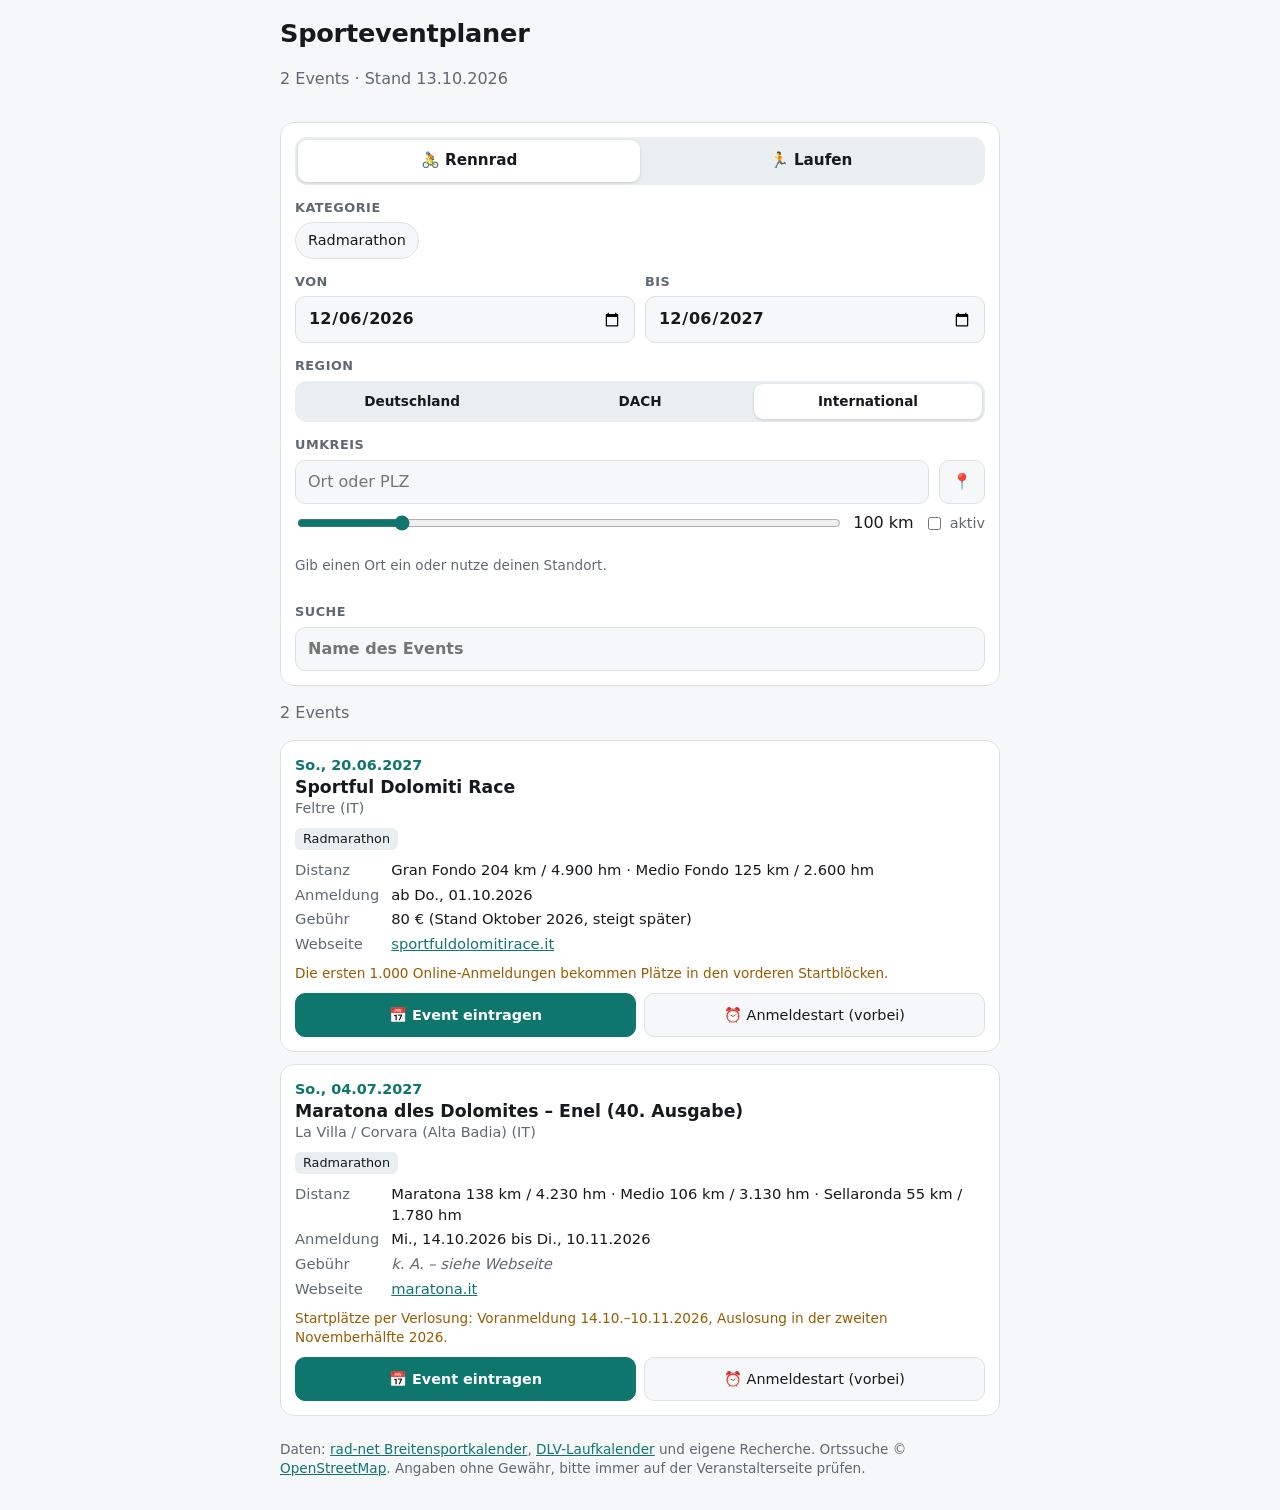
==== docs/index.html @ 7eafa525 "Web-App mit Filtern und Kalenderexport Filter für Sportart, Kategorie, Zeitraum, Region (Deutschland" ====
<!doctype html>
<html lang="de">
<head>
  <meta charset="utf-8">
  <meta name="viewport" content="width=device-width, initial-scale=1, viewport-fit=cover">
  <title>Sporteventplaner</title>
  <meta name="description" content="Rennrad- und Laufevents finden und in den Kalender übernehmen">
  <meta name="theme-color" content="#0f766e">
  <meta name="apple-mobile-web-app-capable" content="yes">
  <meta name="apple-mobile-web-app-status-bar-style" content="default">
  <meta name="apple-mobile-web-app-title" content="Events">
  <link rel="manifest" href="manifest.webmanifest">
  <link rel="apple-touch-icon" href="icon-180.png">
  <link rel="icon" href="icon.svg" type="image/svg+xml">
  <link rel="stylesheet" href="style.css">
</head>
<body>
  <header class="top">
    <h1>Sporteventplaner</h1>
    <p id="meta" class="muted"></p>
  </header>

  <main>
    <form id="filters" class="filters" autocomplete="off">
      <div class="seg" role="radiogroup" aria-label="Sportart">
        <input type="radio" name="sport" id="s-rennrad" value="rennrad" checked><label for="s-rennrad">🚴 Rennrad</label>
        <input type="radio" name="sport" id="s-laufen" value="laufen"><label for="s-laufen">🏃 Laufen</label>
      </div>

      <fieldset>
        <legend>Kategorie</legend>
        <div id="cats" class="chips"></div>
      </fieldset>

      <div class="row">
        <label>Von<input type="date" id="from"></label>
        <label>Bis<input type="date" id="to"></label>
      </div>

      <fieldset>
        <legend>Region</legend>
        <div class="seg small" role="radiogroup" aria-label="Region">
          <input type="radio" name="region" id="r-de" value="DE"><label for="r-de">Deutschland</label>
          <input type="radio" name="region" id="r-dach" value="DACH"><label for="r-dach">DACH</label>
          <input type="radio" name="region" id="r-all" value="ALL" checked><label for="r-all">International</label>
        </div>
      </fieldset>

      <fieldset>
        <legend>Umkreis</legend>
        <div class="row">
          <input type="search" id="place" placeholder="Ort oder PLZ" enterkeyhint="search">
          <button type="button" id="locate" class="icon-btn" title="Meinen Standort verwenden" aria-label="Meinen Standort verwenden">📍</button>
        </div>
        <div class="row">
          <input type="range" id="radius" min="10" max="500" step="10" value="100" aria-label="Umkreis in km">
          <output id="radius-out">100 km</output>
          <label class="check"><input type="checkbox" id="radius-on"> aktiv</label>
        </div>
        <p id="origin" class="muted small"></p>
      </fieldset>

      <label>Suche<input type="search" id="q" placeholder="Name des Events"></label>
    </form>

    <p id="count" class="muted"></p>
    <ul id="list" class="list"></ul>
  </main>

  <footer class="muted small">
    Daten: <a href="https://breitensport.rad-net.de/breitensportkalender/">rad-net Breitensportkalender</a>,
    <a href="https://www.laufen.de/laufkalender">DLV-Laufkalender</a> und eigene Recherche.
    Ortssuche © <a href="https://www.openstreetmap.org/copyright">OpenStreetMap</a>.
    Angaben ohne Gewähr, bitte immer auf der Veranstalterseite prüfen.
  </footer>

  <script src="app.js"></script>
</body>
</html>
---- docs/style.css ----
:root {
  --bg: #f6f7f8;
  --card: #ffffff;
  --text: #16191d;
  --muted: #5f6873;
  --line: #dde1e6;
  --accent: #0f766e;
  --accent-ink: #ffffff;
  --chip: #e9eef0;
  --warn: #9a5b00;
  --radius: 14px;
  color-scheme: light dark;
}
@media (prefers-color-scheme: dark) {
  :root {
    --bg: #0f1215;
    --card: #181c20;
    --text: #e8eaed;
    --muted: #9aa3ad;
    --line: #2a3036;
    --accent: #2dd4bf;
    --accent-ink: #062b27;
    --chip: #232a30;
    --warn: #f3b553;
  }
}

* { box-sizing: border-box; }
html { -webkit-text-size-adjust: 100%; }
body {
  margin: 0;
  background: var(--bg);
  color: var(--text);
  font: 16px/1.4 -apple-system, BlinkMacSystemFont, "SF Pro Text", system-ui, sans-serif;
  padding: env(safe-area-inset-top) max(16px, env(safe-area-inset-right)) env(safe-area-inset-bottom) max(16px, env(safe-area-inset-left));
}
main, .top, footer { max-width: 720px; margin: 0 auto; }
.top { padding: 16px 0 4px; }
h1 { font-size: 1.6rem; margin: 0; letter-spacing: -0.01em; }
a { color: var(--accent); }
.muted { color: var(--muted); }
.small { font-size: 0.85rem; }
footer { padding: 24px 0 32px; }

.filters {
  background: var(--card);
  border: 1px solid var(--line);
  border-radius: var(--radius);
  padding: 14px;
  display: grid;
  gap: 14px;
  margin-top: 12px;
}
fieldset { border: 0; padding: 0; margin: 0; display: grid; gap: 8px; min-width: 0; }
.filters > * { min-width: 0; }
legend, .filters > label, .row > label { font-size: 0.8rem; font-weight: 600; color: var(--muted); text-transform: uppercase; letter-spacing: 0.04em; padding: 0; margin-bottom: 6px; }
.filters > label, .row > label { display: grid; grid-template-columns: minmax(0, 1fr); gap: 6px; margin: 0; }
input { min-width: 0; max-width: 100%; }
.row { display: flex; gap: 10px; align-items: center; }
.row > * { flex: 1; min-width: 0; }
.row > .icon-btn, .row > output, .row > .check { flex: 0 0 auto; }

input[type=date], input[type=search] {
  font: inherit;
  font-size: 16px; /* verhindert Zoom auf iOS */
  width: 100%;
  padding: 10px 12px;
  border: 1px solid var(--line);
  border-radius: 10px;
  background: var(--bg);
  color: var(--text);
  min-height: 44px;
}
input[type=range] { accent-color: var(--accent); }
.row > .check { display: flex; margin: 0; font-weight: 400; align-items: center; gap: 6px; font-size: 0.9rem; color: var(--muted); text-transform: none; letter-spacing: 0; }

.seg { display: flex; background: var(--chip); border-radius: 12px; padding: 3px; }
.seg input { position: absolute; opacity: 0; pointer-events: none; }
.seg label {
  flex: 1; text-align: center; padding: 10px 6px; border-radius: 9px; cursor: pointer;
  font-weight: 600; font-size: 0.95rem; text-transform: none; letter-spacing: 0; color: var(--text); margin: 0;
}
.seg.small label { font-size: 0.85rem; padding: 8px 4px; }
.seg input:checked + label { background: var(--card); box-shadow: 0 1px 3px rgba(0,0,0,.15); }
.seg input:focus-visible + label { outline: 2px solid var(--accent); }

.chips { display: flex; flex-wrap: wrap; gap: 8px; }
.chip {
  font: inherit; font-size: 0.9rem; border: 1px solid var(--line); background: var(--bg); color: var(--text);
  padding: 7px 12px; border-radius: 999px; cursor: pointer; min-height: 36px;
}
.chip[aria-pressed=true] { background: var(--accent); border-color: var(--accent); color: var(--accent-ink); }

.icon-btn, .btn {
  font: inherit; border: 1px solid var(--line); background: var(--bg); color: var(--text);
  border-radius: 10px; min-height: 44px; padding: 0 12px; cursor: pointer;
}
.btn.primary { background: var(--accent); color: var(--accent-ink); border-color: var(--accent); font-weight: 600; }
.btn[disabled] { opacity: 0.45; cursor: not-allowed; }

.list { list-style: none; padding: 0; margin: 8px 0 0; display: grid; gap: 12px; }
.card {
  background: var(--card); border: 1px solid var(--line); border-radius: var(--radius); padding: 14px;
  display: grid; gap: 10px;
}
.card h2 { font-size: 1.08rem; margin: 0; line-height: 1.3; }
.card .when { font-weight: 600; color: var(--accent); font-size: 0.9rem; }
.card .where { color: var(--muted); font-size: 0.9rem; }
.tags { display: flex; flex-wrap: wrap; gap: 6px; }
.tag { background: var(--chip); border-radius: 6px; padding: 2px 8px; font-size: 0.8rem; }
.facts { display: grid; grid-template-columns: auto 1fr; gap: 4px 12px; margin: 0; font-size: 0.92rem; }
.facts dt { color: var(--muted); }
.facts dd { margin: 0; }
.na { color: var(--muted); font-style: italic; }
.note { font-size: 0.85rem; color: var(--warn); margin: 0; }
.actions { display: flex; flex-wrap: wrap; gap: 8px; }
.actions .btn { flex: 1 1 140px; font-size: 0.9rem; }
.more { text-align: center; }
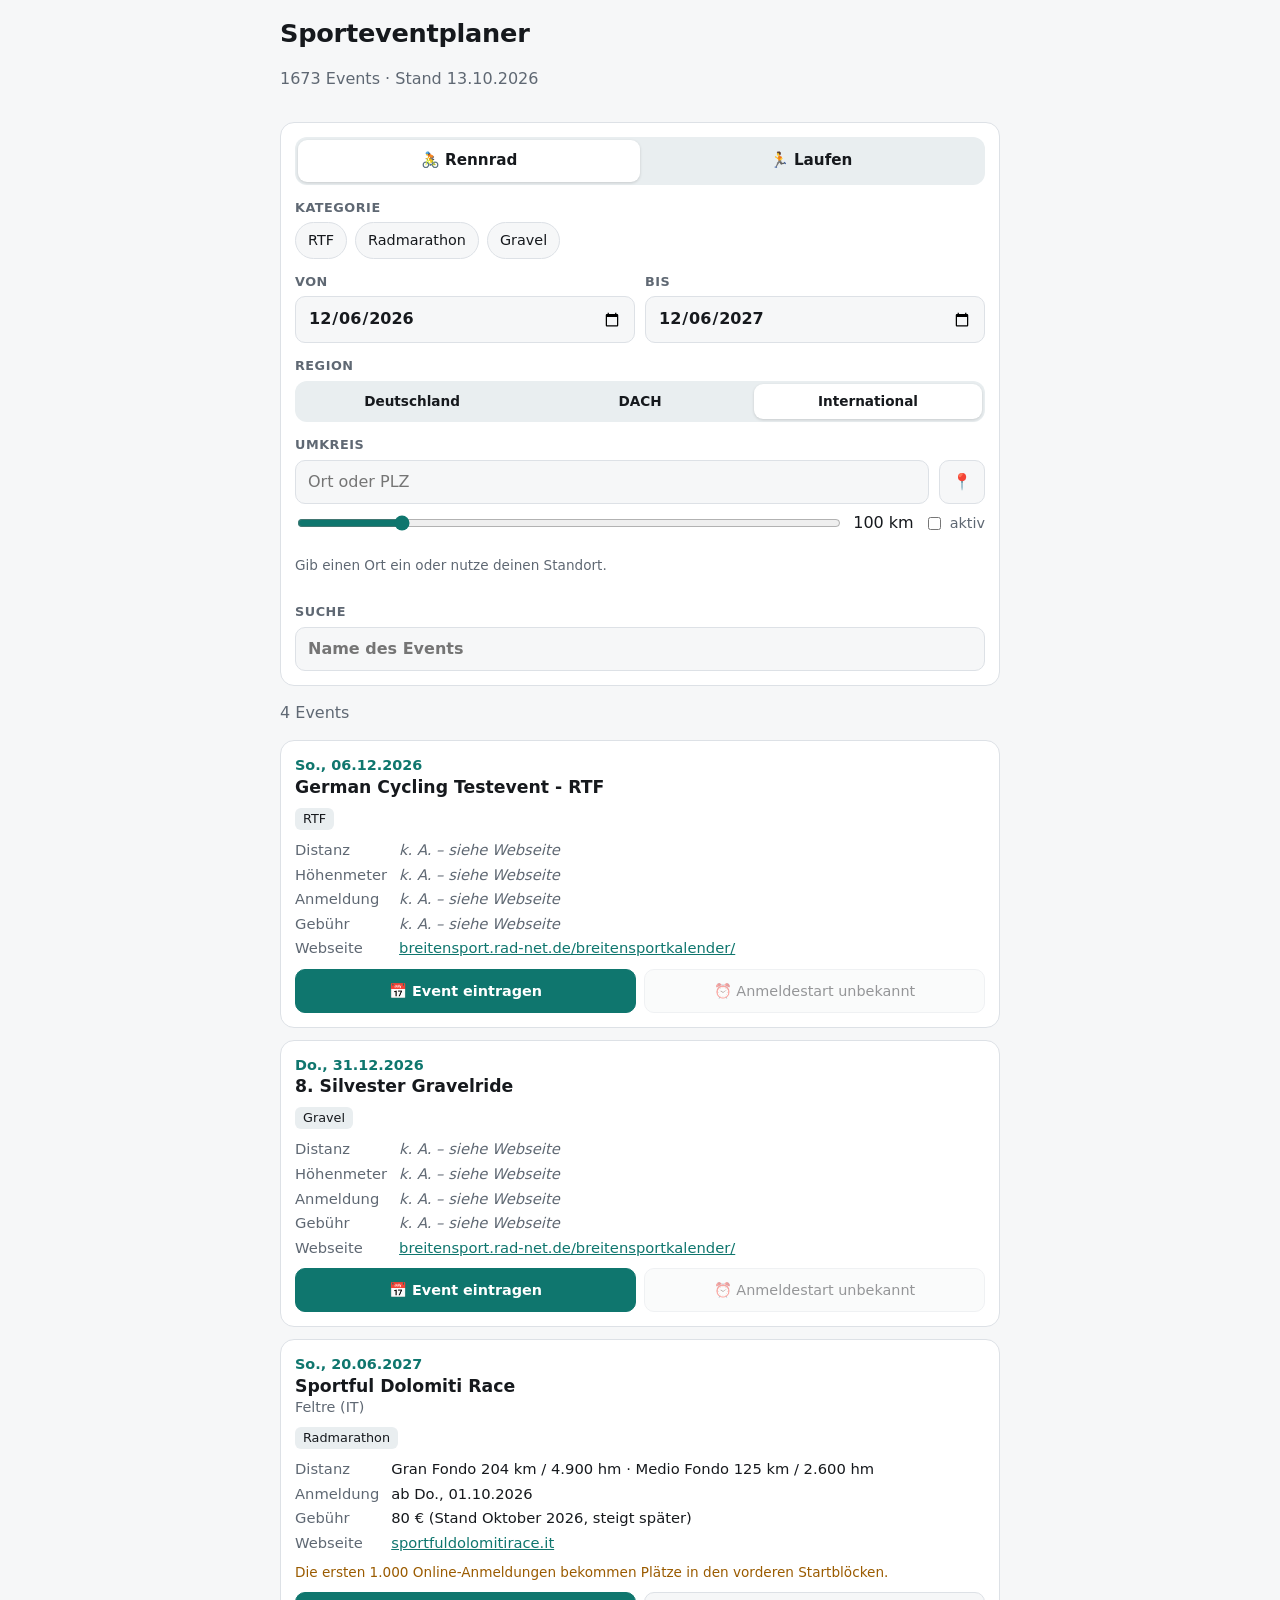
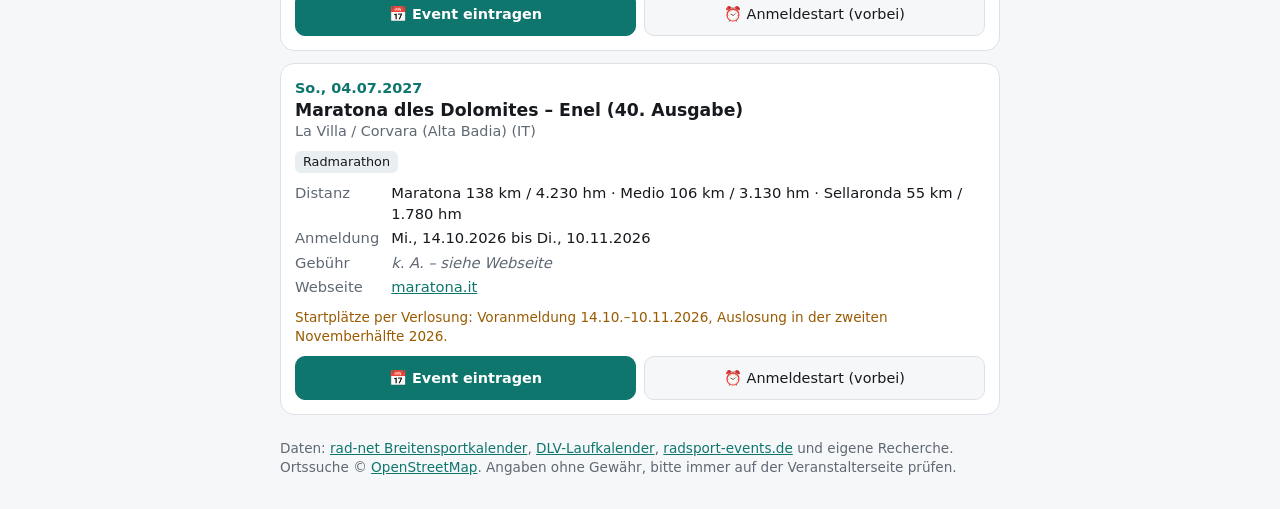
==== commit da5c373a: "radsport-events.de als weitere Quelle für Rennrad-Events Liest die öffentlichen Event-Daten von rads" ====
--- a/docs/index.html
+++ b/docs/index.html
@@ -69,7 +69,7 @@
 
   <footer class="muted small">
     Daten: <a href="https://breitensport.rad-net.de/breitensportkalender/">rad-net Breitensportkalender</a>,
-    <a href="https://www.laufen.de/laufkalender">DLV-Laufkalender</a> und eigene Recherche.
+    <a href="https://www.laufen.de/laufkalender">DLV-Laufkalender</a>, <a href="https://radsport-events.de">radsport-events.de</a> und eigene Recherche.
     Ortssuche © <a href="https://www.openstreetmap.org/copyright">OpenStreetMap</a>.
     Angaben ohne Gewähr, bitte immer auf der Veranstalterseite prüfen.
   </footer>
